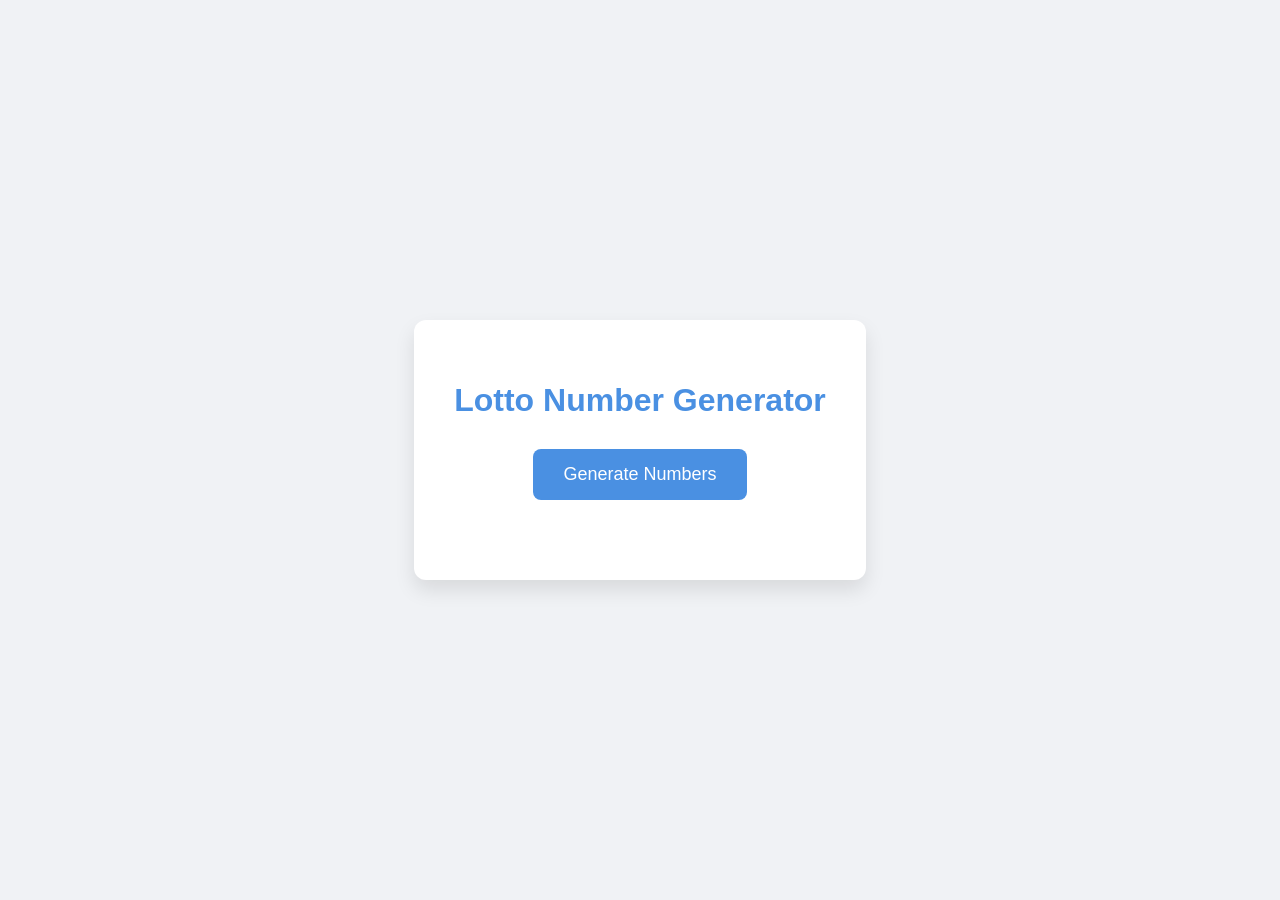
==== index.html @ 0eab7b55 "Build lotto number generator UI" ====
<!DOCTYPE html>
<html lang="en">
<head>
    <meta charset="UTF-8">
    <meta name="viewport" content="width=device-width, initial-scale=1.0">
    <title>Lotto Number Generator</title>
    <link rel="stylesheet" href="style.css">
</head>
<body>
    <div class="container">
        <h1>Lotto Number Generator</h1>
        <button id="generate-btn">Generate Numbers</button>
        <div id="numbers-container"></div>
    </div>
    <script src="main.js"></script>
</body>
</html>
---- style.css ----
:root {
    --primary-color: #4a90e2;
    --secondary-color: #f5a623;
    --background-color: #f0f2f5;
    --text-color: #333;
    --white: #fff;
}

body {
    font-family: 'Helvetica Neue', sans-serif;
    background-color: var(--background-color);
    color: var(--text-color);
    display: flex;
    justify-content: center;
    align-items: center;
    min-height: 100vh;
    margin: 0;
}

.container {
    text-align: center;
    background-color: var(--white);
    padding: 40px;
    border-radius: 12px;
    box-shadow: 0 10px 20px rgba(0, 0, 0, 0.1);
}

h1 {
    color: var(--primary-color);
    margin-bottom: 30px;
}

#generate-btn {
    background-color: var(--primary-color);
    color: var(--white);
    border: none;
    padding: 15px 30px;
    font-size: 18px;
    border-radius: 8px;
    cursor: pointer;
    transition: background-color 0.3s ease;
}

#generate-btn:hover {
    background-color: #357abd;
}

#numbers-container {
    display: flex;
    justify-content: center;
    gap: 15px;
    margin-top: 40px;
}

lotto-ball {
    width: 60px;
    height: 60px;
    border-radius: 50%;
    display: flex;
    justify-content: center;
    align-items: center;
    font-size: 24px;
    font-weight: bold;
    color: var(--white);
    box-shadow: 0 4px 8px rgba(0, 0, 0, 0.2);
    animation: bounce-in 0.5s ease;
}

@keyframes bounce-in {
    0% {
        transform: scale(0.5);
        opacity: 0;
    }
    100% {
        transform: scale(1);
        opacity: 1;
    }
}
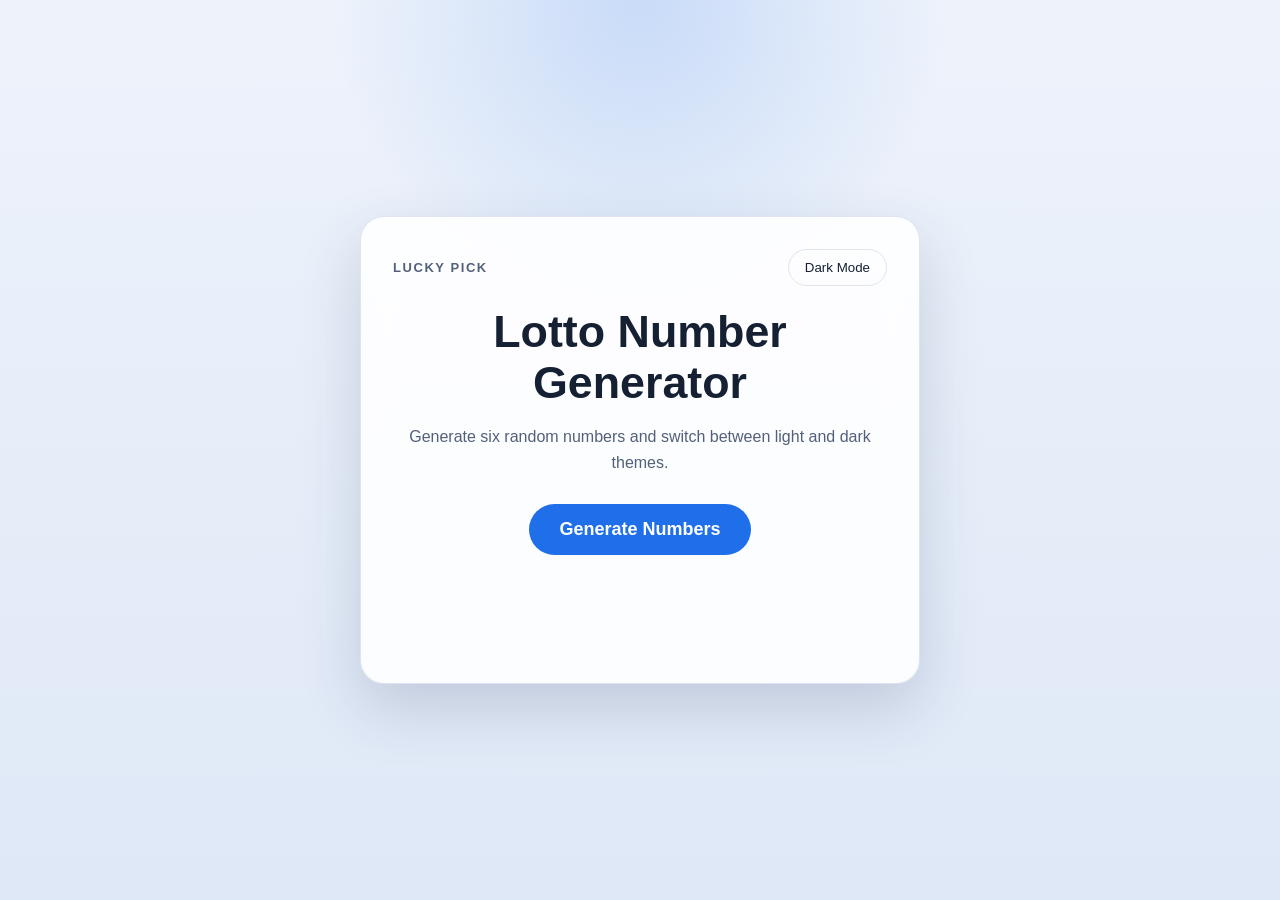
==== commit b0bf42a4: "Add light and dark mode toggle" ====
--- a/index.html
+++ b/index.html
@@ -1,4 +1,3 @@
-
 <!DOCTYPE html>
 <html lang="en">
 <head>
@@ -9,9 +8,14 @@
 </head>
 <body>
     <div class="container">
+        <div class="toolbar">
+            <p class="eyebrow">Lucky Pick</p>
+            <button id="theme-toggle" type="button" aria-pressed="false">Dark Mode</button>
+        </div>
         <h1>Lotto Number Generator</h1>
-        <button id="generate-btn">Generate Numbers</button>
-        <div id="numbers-container"></div>
+        <p class="subtitle">Generate six random numbers and switch between light and dark themes.</p>
+        <button id="generate-btn" type="button">Generate Numbers</button>
+        <div id="numbers-container" aria-live="polite"></div>
     </div>
     <script src="main.js"></script>
 </body>
--- a/style.css
+++ b/style.css
@@ -1,55 +1,129 @@
 :root {
-    --primary-color: #4a90e2;
-    --secondary-color: #f5a623;
-    --background-color: #f0f2f5;
-    --text-color: #333;
-    --white: #fff;
+    --primary-color: #1f6feb;
+    --primary-hover: #1457b8;
+    --background-color: #eef3fb;
+    --surface-color: rgba(255, 255, 255, 0.88);
+    --text-color: #152033;
+    --muted-text: #52607a;
+    --shadow-color: rgba(31, 53, 91, 0.18);
+    --border-color: rgba(84, 118, 168, 0.18);
+    --button-text: #ffffff;
+}
+
+body.dark-mode {
+    --primary-color: #7cc4ff;
+    --primary-hover: #58a9ea;
+    --background-color: #09111f;
+    --surface-color: rgba(12, 24, 42, 0.88);
+    --text-color: #edf4ff;
+    --muted-text: #aac0de;
+    --shadow-color: rgba(0, 0, 0, 0.42);
+    --border-color: rgba(124, 196, 255, 0.16);
+    --button-text: #06111f;
+}
+
+* {
+    box-sizing: border-box;
 }
 
 body {
-    font-family: 'Helvetica Neue', sans-serif;
-    background-color: var(--background-color);
+    font-family: "Helvetica Neue", sans-serif;
+    background:
+        radial-gradient(circle at top, rgba(31, 111, 235, 0.18), transparent 28%),
+        linear-gradient(180deg, var(--background-color) 0%, #dfe8f7 100%);
     color: var(--text-color);
     display: flex;
     justify-content: center;
     align-items: center;
     min-height: 100vh;
     margin: 0;
+    padding: 24px;
+    transition: background 0.3s ease, color 0.3s ease;
+}
+
+body.dark-mode {
+    background:
+        radial-gradient(circle at top, rgba(124, 196, 255, 0.18), transparent 24%),
+        linear-gradient(180deg, #09111f 0%, #03070f 100%);
 }
 
 .container {
+    width: min(100%, 560px);
     text-align: center;
-    background-color: var(--white);
-    padding: 40px;
-    border-radius: 12px;
-    box-shadow: 0 10px 20px rgba(0, 0, 0, 0.1);
+    background-color: var(--surface-color);
+    padding: 32px;
+    border-radius: 24px;
+    border: 1px solid var(--border-color);
+    box-shadow: 0 24px 60px var(--shadow-color);
+    backdrop-filter: blur(18px);
+}
+
+.toolbar {
+    display: flex;
+    justify-content: space-between;
+    align-items: center;
+    gap: 16px;
+    margin-bottom: 20px;
+}
+
+.eyebrow {
+    margin: 0;
+    font-size: 13px;
+    font-weight: 700;
+    letter-spacing: 0.12em;
+    text-transform: uppercase;
+    color: var(--muted-text);
 }
 
 h1 {
-    color: var(--primary-color);
-    margin-bottom: 30px;
+    margin: 0;
+    color: var(--text-color);
+    font-size: clamp(2rem, 5vw, 2.8rem);
+}
+
+.subtitle {
+    margin: 16px 0 28px;
+    color: var(--muted-text);
+    line-height: 1.6;
+}
+
+button {
+    border: none;
+    border-radius: 999px;
+    cursor: pointer;
+    transition: transform 0.2s ease, background-color 0.3s ease, color 0.3s ease;
+}
+
+button:hover {
+    transform: translateY(-1px);
+}
+
+#theme-toggle {
+    padding: 10px 16px;
+    background-color: transparent;
+    color: var(--text-color);
+    border: 1px solid var(--border-color);
 }
 
 #generate-btn {
     background-color: var(--primary-color);
-    color: var(--white);
-    border: none;
+    color: var(--button-text);
     padding: 15px 30px;
     font-size: 18px;
-    border-radius: 8px;
-    cursor: pointer;
-    transition: background-color 0.3s ease;
+    font-weight: 700;
 }
 
 #generate-btn:hover {
-    background-color: #357abd;
+    background-color: var(--primary-hover);
 }
 
 #numbers-container {
     display: flex;
+    flex-wrap: wrap;
     justify-content: center;
     gap: 15px;
-    margin-top: 40px;
+    margin-top: 36px;
+    min-height: 60px;
 }
 
 lotto-ball {
@@ -61,7 +135,6 @@
     align-items: center;
     font-size: 24px;
     font-weight: bold;
-    color: var(--white);
     box-shadow: 0 4px 8px rgba(0, 0, 0, 0.2);
     animation: bounce-in 0.5s ease;
 }
@@ -76,3 +149,18 @@
         opacity: 1;
     }
 }
+
+@media (max-width: 640px) {
+    .container {
+        padding: 24px;
+    }
+
+    .toolbar {
+        flex-direction: column;
+    }
+
+    #theme-toggle,
+    #generate-btn {
+        width: 100%;
+    }
+}
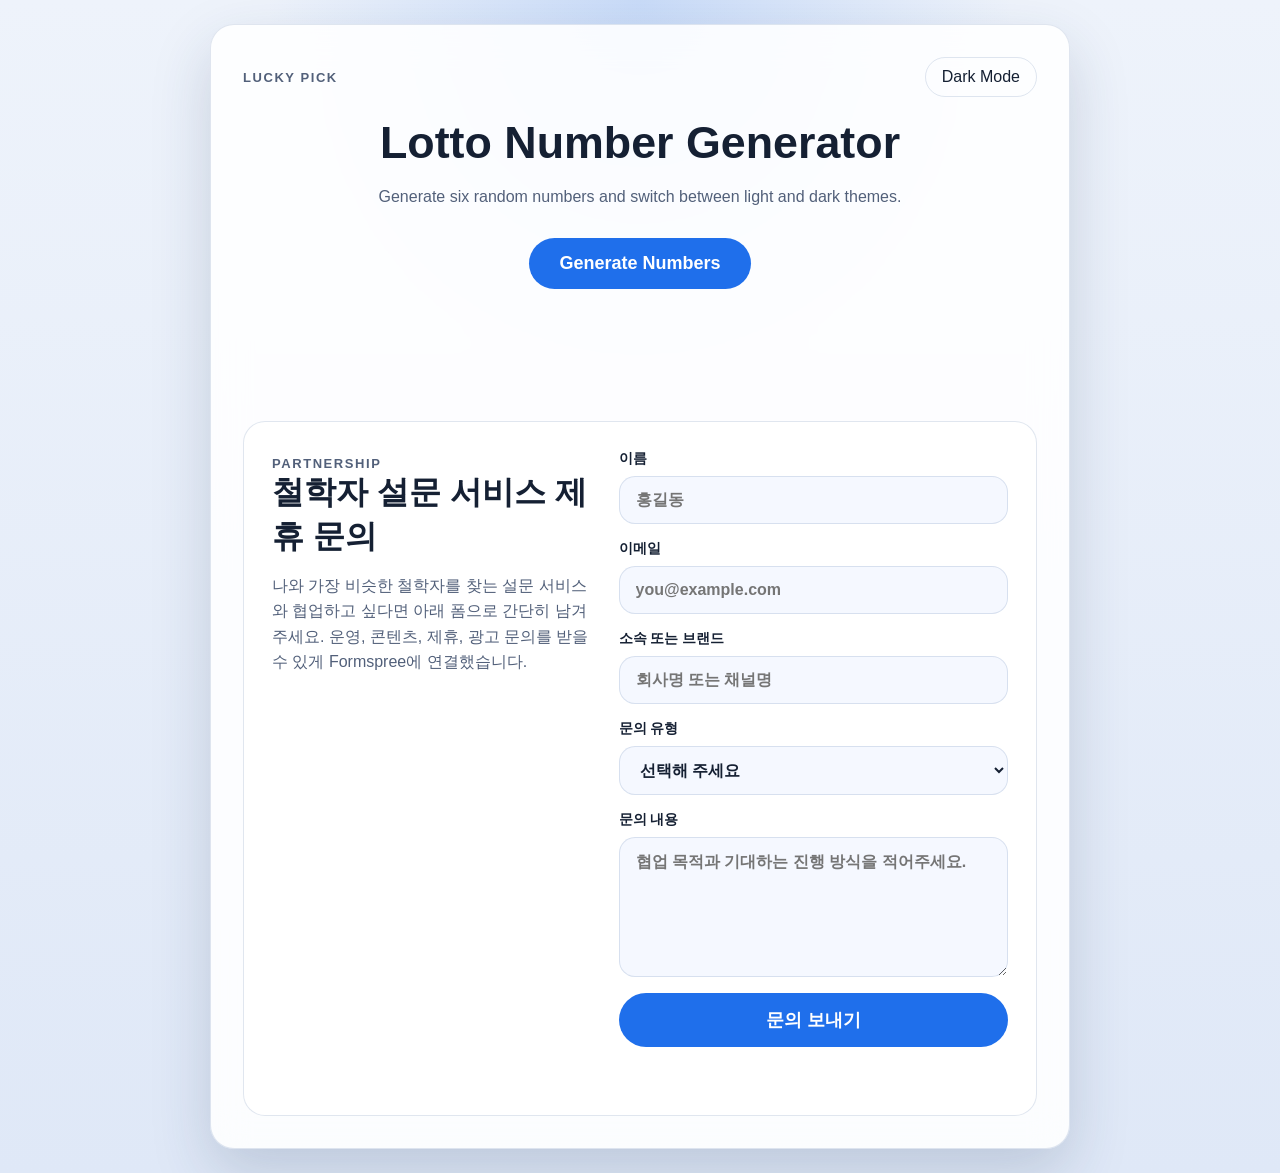
==== commit f4fe0431: "Add Formspree partnership contact form" ====
--- a/index.html
+++ b/index.html
@@ -1,5 +1,5 @@
 <!DOCTYPE html>
-<html lang="en">
+<html lang="ko">
 <head>
     <meta charset="UTF-8">
     <meta name="viewport" content="width=device-width, initial-scale=1.0">
@@ -12,10 +12,51 @@
             <p class="eyebrow">Lucky Pick</p>
             <button id="theme-toggle" type="button" aria-pressed="false">Dark Mode</button>
         </div>
-        <h1>Lotto Number Generator</h1>
-        <p class="subtitle">Generate six random numbers and switch between light and dark themes.</p>
-        <button id="generate-btn" type="button">Generate Numbers</button>
-        <div id="numbers-container" aria-live="polite"></div>
+        <section class="hero-section">
+            <h1>Lotto Number Generator</h1>
+            <p class="subtitle">Generate six random numbers and switch between light and dark themes.</p>
+            <button id="generate-btn" type="button">Generate Numbers</button>
+            <div id="numbers-container" aria-live="polite"></div>
+        </section>
+
+        <section class="form-section" aria-labelledby="partnership-title">
+            <div class="section-copy">
+                <p class="section-label">Partnership</p>
+                <h2 id="partnership-title">철학자 설문 서비스 제휴 문의</h2>
+                <p class="section-description">나와 가장 비슷한 철학자를 찾는 설문 서비스와 협업하고 싶다면 아래 폼으로 간단히 남겨주세요. 운영, 콘텐츠, 제휴, 광고 문의를 받을 수 있게 Formspree에 연결했습니다.</p>
+            </div>
+            <form id="partnership-form" class="contact-form" action="https://formspree.io/f/xwvraepd" method="POST">
+                <input type="hidden" name="_subject" value="Philosopher Survey Partnership Inquiry">
+                <label class="field">
+                    <span>이름</span>
+                    <input type="text" name="name" placeholder="홍길동" required>
+                </label>
+                <label class="field">
+                    <span>이메일</span>
+                    <input type="email" name="email" placeholder="you@example.com" required>
+                </label>
+                <label class="field">
+                    <span>소속 또는 브랜드</span>
+                    <input type="text" name="company" placeholder="회사명 또는 채널명">
+                </label>
+                <label class="field">
+                    <span>문의 유형</span>
+                    <select name="inquiry_type" required>
+                        <option value="">선택해 주세요</option>
+                        <option value="partnership">제휴</option>
+                        <option value="advertising">광고</option>
+                        <option value="content">콘텐츠 협업</option>
+                        <option value="other">기타</option>
+                    </select>
+                </label>
+                <label class="field">
+                    <span>문의 내용</span>
+                    <textarea name="message" rows="5" placeholder="협업 목적과 기대하는 진행 방식을 적어주세요." required></textarea>
+                </label>
+                <button class="submit-button" type="submit">문의 보내기</button>
+                <p id="form-status" class="form-status" aria-live="polite"></p>
+            </form>
+        </section>
     </div>
     <script src="main.js"></script>
 </body>
--- a/style.css
+++ b/style.css
@@ -3,11 +3,14 @@
     --primary-hover: #1457b8;
     --background-color: #eef3fb;
     --surface-color: rgba(255, 255, 255, 0.88);
+    --surface-strong: rgba(255, 255, 255, 0.94);
     --text-color: #152033;
     --muted-text: #52607a;
     --shadow-color: rgba(31, 53, 91, 0.18);
     --border-color: rgba(84, 118, 168, 0.18);
     --button-text: #ffffff;
+    --input-background: rgba(244, 248, 255, 0.9);
+    --success-color: #127a53;
 }
 
 body.dark-mode {
@@ -15,11 +18,14 @@
     --primary-hover: #58a9ea;
     --background-color: #09111f;
     --surface-color: rgba(12, 24, 42, 0.88);
+    --surface-strong: rgba(10, 20, 36, 0.94);
     --text-color: #edf4ff;
     --muted-text: #aac0de;
     --shadow-color: rgba(0, 0, 0, 0.42);
     --border-color: rgba(124, 196, 255, 0.16);
     --button-text: #06111f;
+    --input-background: rgba(8, 17, 30, 0.9);
+    --success-color: #8ce7bf;
 }
 
 * {
@@ -32,9 +38,6 @@
         radial-gradient(circle at top, rgba(31, 111, 235, 0.18), transparent 28%),
         linear-gradient(180deg, var(--background-color) 0%, #dfe8f7 100%);
     color: var(--text-color);
-    display: flex;
-    justify-content: center;
-    align-items: center;
     min-height: 100vh;
     margin: 0;
     padding: 24px;
@@ -48,8 +51,8 @@
 }
 
 .container {
-    width: min(100%, 560px);
-    text-align: center;
+    width: min(100%, 860px);
+    margin: 0 auto;
     background-color: var(--surface-color);
     padding: 32px;
     border-radius: 24px;
@@ -66,7 +69,8 @@
     margin-bottom: 20px;
 }
 
-.eyebrow {
+.eyebrow,
+.section-label {
     margin: 0;
     font-size: 13px;
     font-weight: 700;
@@ -75,16 +79,40 @@
     color: var(--muted-text);
 }
 
+.hero-section {
+    text-align: center;
+    padding-bottom: 36px;
+}
+
+h1,
+h2 {
+    margin: 0;
+    color: var(--text-color);
+}
+
 h1 {
-    margin: 0;
-    color: var(--text-color);
     font-size: clamp(2rem, 5vw, 2.8rem);
+}
+
+h2 {
+    font-size: clamp(1.5rem, 4vw, 2rem);
+}
+
+.subtitle,
+.section-description {
+    color: var(--muted-text);
+    line-height: 1.6;
 }
 
 .subtitle {
     margin: 16px 0 28px;
-    color: var(--muted-text);
-    line-height: 1.6;
+}
+
+button,
+input,
+select,
+textarea {
+    font: inherit;
 }
 
 button {
@@ -105,7 +133,8 @@
     border: 1px solid var(--border-color);
 }
 
-#generate-btn {
+#generate-btn,
+.submit-button {
     background-color: var(--primary-color);
     color: var(--button-text);
     padding: 15px 30px;
@@ -113,7 +142,8 @@
     font-weight: 700;
 }
 
-#generate-btn:hover {
+#generate-btn:hover,
+.submit-button:hover {
     background-color: var(--primary-hover);
 }
 
@@ -139,6 +169,85 @@
     animation: bounce-in 0.5s ease;
 }
 
+.form-section {
+    display: grid;
+    grid-template-columns: minmax(0, 0.9fr) minmax(0, 1.1fr);
+    gap: 28px;
+    align-items: start;
+    padding: 28px;
+    border-radius: 22px;
+    background: var(--surface-strong);
+    border: 1px solid var(--border-color);
+}
+
+.section-copy {
+    padding-top: 6px;
+}
+
+.section-description {
+    margin: 14px 0 0;
+}
+
+.contact-form {
+    display: grid;
+    gap: 16px;
+}
+
+.field {
+    display: grid;
+    gap: 8px;
+    text-align: left;
+    font-weight: 600;
+}
+
+.field span {
+    font-size: 14px;
+}
+
+.field input,
+.field select,
+.field textarea {
+    width: 100%;
+    border: 1px solid var(--border-color);
+    border-radius: 16px;
+    padding: 14px 16px;
+    color: var(--text-color);
+    background-color: var(--input-background);
+    transition: border-color 0.2s ease, box-shadow 0.2s ease;
+}
+
+.field input:focus,
+.field select:focus,
+.field textarea:focus {
+    outline: none;
+    border-color: var(--primary-color);
+    box-shadow: 0 0 0 4px rgba(31, 111, 235, 0.12);
+}
+
+.field textarea {
+    resize: vertical;
+    min-height: 140px;
+}
+
+.submit-button {
+    width: 100%;
+}
+
+.form-status {
+    min-height: 24px;
+    margin: 0;
+    font-size: 14px;
+    color: var(--muted-text);
+}
+
+.form-status.is-success {
+    color: var(--success-color);
+}
+
+.form-status.is-error {
+    color: #d0021b;
+}
+
 @keyframes bounce-in {
     0% {
         transform: scale(0.5);
@@ -150,17 +259,24 @@
     }
 }
 
-@media (max-width: 640px) {
+@media (max-width: 720px) {
     .container {
         padding: 24px;
     }
 
+    .toolbar,
+    .form-section {
+        grid-template-columns: 1fr;
+        flex-direction: column;
+    }
+
     .toolbar {
-        flex-direction: column;
+        display: flex;
     }
 
     #theme-toggle,
-    #generate-btn {
+    #generate-btn,
+    .submit-button {
         width: 100%;
     }
 }
